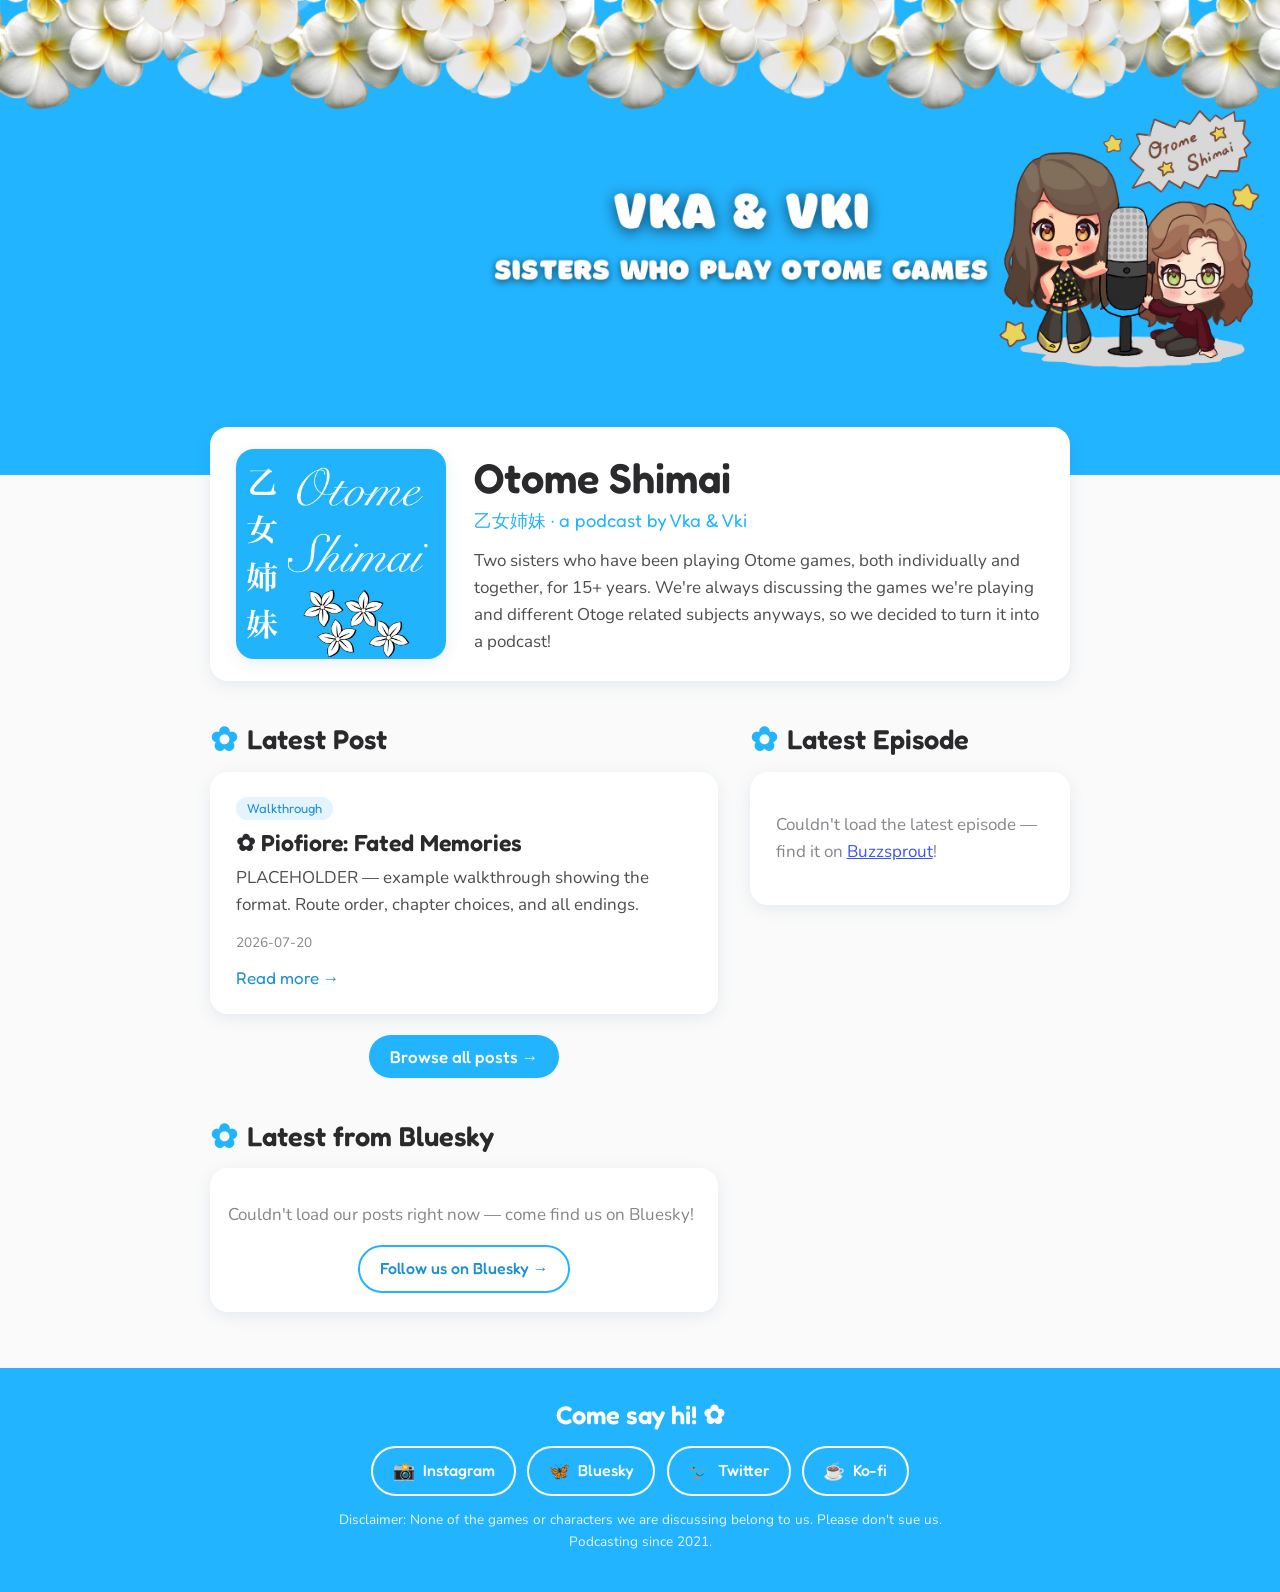
==== index.html @ f8deeb82 "Rebuild the home page episode player and social feed Replace the bare <audio> control with a branded" ====
<!DOCTYPE html>
<html lang="en">
<head>
<meta charset="utf-8">
<meta name="viewport" content="width=device-width, initial-scale=1">
<title>Otome Shimai — Sisters Who Play Otome Games</title>
<meta name="description" content="Otome Shimai is a podcast by two sisters, Vka &amp; Vki, who have been playing otome games together for 15+ years. Episodes, game walkthroughs, and more.">
<link rel="icon" href="assets/icons/favicon.png">
<link rel="apple-touch-icon" href="assets/icons/icon-180.png">
<link rel="manifest" href="manifest.webmanifest">
<meta name="theme-color" content="#23b4ff">
<link rel="preconnect" href="https://fonts.googleapis.com">
<link rel="preconnect" href="https://fonts.gstatic.com" crossorigin>
<link href="https://fonts.googleapis.com/css2?family=Fredoka:wght@400;500;600&family=Nunito:ital,wght@0,400;0,600;0,700;1,400&display=swap" rel="stylesheet">
<link rel="stylesheet" href="shared.css">
<style>
  /* hero: the Buzzsprout banner on its exact background blue, so it blends edge-to-edge.
     The blue padding-bottom matches the intro card's negative margin, so the card
     overlaps plain blue — never the artwork — at any viewport width. */
  :root { --overlap: 48px; }
  .hero {
    background: var(--sky);
    text-align: center;
    padding-bottom: var(--overlap);
  }
  .hero img.banner {
    display: block;
    width: 100%;
    max-width: 1500px;
    margin: 0 auto;
  }

  /* intro card overlapping the hero */
  .intro {
    display: flex;
    gap: 1.8rem;
    align-items: center;
    margin-top: calc(-1 * var(--overlap));
    position: relative;
  }
  .intro .cover {
    width: 210px;
    height: 210px;
    border-radius: var(--radius);
    box-shadow: var(--shadow);
    flex-shrink: 0;
  }
  .intro h1 {
    font-size: 2.6rem;
    margin: 0 0 0.2rem;
  }
  .intro .kanji {
    font-family: var(--font-display);
    color: var(--sky);
    font-size: 1.15rem;
    margin: 0 0 0.7rem;
  }
  .intro p.about { margin: 0; }

  @media (max-width: 640px) {
    :root { --overlap: 34px; }
    .intro { flex-direction: column; text-align: center; }
    .intro .cover { width: 170px; height: 170px; }
    .intro h1 { font-size: 2rem; }
  }

  /* two columns: posts + social stacked on the left, episode player on the right.
     The left column is one grid item so it packs to the top — if the sidebar spanned
     two rows instead, its extra height would be pushed into the left column as a gap. */
  .columns {
    display: grid;
    grid-template-columns: minmax(0, 1fr) 320px;
    align-items: start;
    column-gap: 2rem;
  }
  .main-col { min-width: 0; }
  #sidebar { position: sticky; top: 1rem; }
  @media (max-width: 860px) {
    .columns { grid-template-columns: minmax(0, 1fr); }
    #sidebar { position: static; }
  }

  /* featured latest post */
  .featured-post { display: block; text-decoration: none; color: inherit; transition: transform 0.15s; }
  .featured-post:hover { transform: translateY(-3px); }
  .featured-post .type {
    display: inline-block;
    padding: 0.05rem 0.7rem;
    border-radius: 999px;
    background: var(--sky-soft);
    color: var(--sky-text);
    font-family: var(--font-display);
    font-size: 0.82rem;
    margin-bottom: 0.6rem;
    text-transform: capitalize;
  }
  .featured-post h3 { margin: 0 0 0.4rem; font-size: 1.45rem; }
  .featured-post p { margin: 0 0 0.6rem; }
  .featured-post .meta { font-size: 0.85rem; color: var(--muted); }
  .featured-post .tag { display: block; margin-top: 0.6rem; font-family: var(--font-display); color: var(--sky-text); }
  .more { text-align: center; margin-top: 1.3rem; }

  /* latest-episode card: art + title, transport, notes, links, listen-on */
  .ep-head { display: flex; gap: 0.9rem; align-items: center; margin-bottom: 1rem; }
  .ep-head img {
    width: 76px;
    height: 76px;
    flex: none;
    border-radius: 12px;
    box-shadow: var(--shadow);
  }
  .ep-num { font-family: var(--font-display); color: var(--sky-text); font-size: 0.85rem; }
  .ep-head h3 { margin: 0.1rem 0 0.15rem; font-size: 1.05rem; }
  .ep-head h3 a { color: inherit; text-decoration: none; }
  .ep-head h3 a:hover { color: var(--deep); }
  .ep-meta { font-size: 0.85rem; color: var(--muted); }
  .ep-notes {
    font-size: 0.88rem;
    color: var(--muted);
    border-top: 1px solid #ececee;
    padding-top: 0.8rem;
    margin: 0.9rem 0 1rem;
  }
  #episode-box audio { display: none; }
  #episode-box .btn { display: block; text-align: center; margin-bottom: 0.5rem; }
  #episode-box .archive { display: flex; justify-content: center; }
  .also { border-top: 1px solid #ececee; margin-top: 1rem; padding-top: 0.9rem; }
  .also .lbl { font-size: 0.8rem; color: var(--muted); text-align: center; margin-bottom: 0.5rem; }
  .also .pill-row { justify-content: center; gap: 0.4rem; }
  .also .pill { padding: 0.25rem 0.75rem; font-size: 0.85rem; }

  /* social feed */
  .feed-card { padding: 1rem 1.1rem; }
  .feed-foot { text-align: center; margin: 0.9rem 0 0.2rem; }
  /* clamped, not display:none — a hidden box has no layout, and we need to
     measure the height of the iframe X puts inside it */
  #x-embed { height: 0; overflow: hidden; }
  #x-embed.ready { height: auto; overflow: visible; }

  /* socials in footer */
  .social-row {
    display: flex;
    flex-wrap: wrap;
    gap: 0.7rem;
    justify-content: center;
    margin-top: 1rem;
  }
  .social-row .pill {
    border-color: #fff;
    background: transparent;
    color: #fff;
  }
  .social-row .pill:hover { background: #fff; color: var(--sky-text); }
</style>
</head>
<body>

<header class="hero">
  <img class="banner" src="assets/header.png" alt="Vka &amp; Vki — Sisters Who Play Otome Games">
</header>

<main class="wrap">

  <section class="intro card">
    <img class="cover" src="assets/cover.jpg" alt="Otome Shimai podcast artwork">
    <div>
      <h1>Otome Shimai</h1>
      <p class="kanji">乙女姉妹 · a podcast by Vka &amp; Vki</p>
      <p class="about">Two sisters who have been playing Otome games, both individually and
        together, for 15+ years. We're always discussing the games we're playing and different
        Otoge related subjects anyways, so we decided to turn it into a podcast!</p>
    </div>
  </section>

  <div class="columns">

    <div class="main-col">

      <section id="latest-post">
        <h2 class="section-title">Latest Post</h2>
        <div id="featured-post" class="card"><p class="muted">Loading…</p></div>
        <p class="more"><a class="btn" href="blog/">Browse all posts →</a></p>
      </section>

      <section id="social">
        <h2 class="section-title" id="social-title">Latest from Bluesky</h2>
        <div class="card feed-card">
          <!-- X gets to try rendering here; the box stays collapsed until we can
               see that it actually worked, so nobody waits on a feed that won't come -->
          <div id="x-embed"></div>
          <div id="feed-box"><p class="muted">Loading…</p></div>
        </div>
      </section>

    </div>

    <aside id="sidebar">
      <section id="latest-episode">
        <h2 class="section-title">Latest Episode</h2>
        <div id="episode-box" class="card"><p class="muted">Loading…</p></div>
      </section>
    </aside>

  </div>

</main>

<footer class="site-footer">
  <h2 style="color:#fff; margin:0;">Come say hi! ✿</h2>
  <div class="social-row">
    <a class="pill" href="https://www.instagram.com/otomeshimai/" target="_blank" rel="noopener"><span class="emoji">📸</span>Instagram</a>
    <a class="pill" href="https://bsky.app/profile/otomeshimai.bsky.social" target="_blank" rel="noopener"><span class="emoji">🦋</span>Bluesky</a>
    <a class="pill" href="https://twitter.com/OtomeShimai" target="_blank" rel="noopener"><span class="emoji">🐦</span>Twitter</a>
    <a class="pill" href="https://ko-fi.com/OtomeShimai" target="_blank" rel="noopener"><span class="emoji">☕</span>Ko-fi</a>
  </div>
  <p class="disclaimer">Disclaimer: None of the games or characters we are discussing belong to us.
    Please don't sue us. Podcasting since 2021.</p>
</footer>

<script>
// feeds.buzzsprout.com 301s here; going direct saves the redirect hop
const FEED_URL = "https://rss.buzzsprout.com/1752627.rss";
const SHOW_URL = "https://otomeshimai.buzzsprout.com/";
const BSKY_HANDLE = "otomeshimai.bsky.social";
const X_HANDLE = "OtomeShimai";
const X_PROBE_MS = 4500; // how long to let X prove it can render before giving up

const PLAY_PATH = "M8 5v14l11-7z";
const PAUSE_PATH = "M7 5h3.5v14H7zm6.5 0H17v14h-3.5z";

function text(node, sel) {
  const el = node.querySelector(sel);
  return el ? el.textContent.trim() : "";
}

// namespaced tags need getElementsByTagName — this feed declares the itunes
// namespace as ...podcast-1.0.dtd, so namespace-aware lookups against the more
// common ...podcast-1.0/ URI come back empty
function itunes(item, name) {
  return item.getElementsByTagName("itunes:" + name)[0]?.textContent.trim() || "";
}

// space out the tags first, otherwise "</p><p>" glues the two words together
function stripHtml(html) {
  const div = document.createElement("div");
  div.innerHTML = String(html).replace(/</g, " <");
  return div.textContent.replace(/\s+/g, " ").trim();
}

function truncate(str, max) {
  if (str.length <= max) return str;
  const cut = str.slice(0, max);
  const space = cut.lastIndexOf(" ");
  return (space > max / 3 ? cut.slice(0, space) : cut).replace(/[\s.,;:—–-]+$/, "") + "…";
}

function fmtDate(str) {
  const d = new Date(str);
  return isNaN(d) ? "" : d.toLocaleDateString(undefined, { year: "numeric", month: "short", day: "numeric" });
}

function fmtDuration(str) {
  const secs = parseInt(str, 10);
  if (isNaN(secs)) return str;
  const h = Math.floor(secs / 3600), m = Math.floor((secs % 3600) / 60);
  return h ? `${h}h ${m}m` : `${m} min`;
}

function fmtTime(secs) {
  if (!isFinite(secs) || secs < 0) return "--:--";
  const s = Math.floor(secs % 60), m = Math.floor(secs / 60) % 60, h = Math.floor(secs / 3600);
  const mm = h ? String(m).padStart(2, "0") : String(m);
  return (h ? h + ":" : "") + mm + ":" + String(s).padStart(2, "0");
}

function relTime(iso) {
  const then = new Date(iso);
  if (isNaN(then)) return "";
  const secs = Math.max(0, (Date.now() - then) / 1000);
  if (secs < 3600) return Math.max(1, Math.floor(secs / 60)) + "m";
  if (secs < 86400) return Math.floor(secs / 3600) + "h";
  if (secs < 604800) return Math.floor(secs / 86400) + "d";
  return then.toLocaleDateString(undefined, { month: "short", day: "numeric" });
}

// wire the custom transport up to the (hidden) audio element
function setupPlayer(box, totalSeconds) {
  const audio = box.querySelector("audio");
  const btn = box.querySelector(".play");
  const icon = btn.querySelector("path");
  const track = box.querySelector(".scrub");
  const fill = track.querySelector("div");
  const elapsed = box.querySelector(".t-elapsed");
  const total = box.querySelector(".t-total");
  let pendingSeek = null;

  const duration = () => (isFinite(audio.duration) && audio.duration > 0 ? audio.duration : totalSeconds);

  function paint() {
    const d = duration();
    const pct = d ? Math.min(100, (audio.currentTime / d) * 100) : 0;
    fill.style.width = pct + "%";
    elapsed.textContent = fmtTime(audio.currentTime);
    track.setAttribute("aria-valuenow", Math.round(pct));
    track.setAttribute("aria-valuetext", fmtTime(audio.currentTime) + " of " + fmtTime(d));
  }

  function seekTo(fraction) {
    const clamped = Math.min(1, Math.max(0, fraction));
    // with preload="none" the metadata isn't there yet, so remember the target
    if (isFinite(audio.duration) && audio.duration > 0) {
      audio.currentTime = clamped * audio.duration;
    } else {
      pendingSeek = clamped;
      audio.load();
    }
  }

  btn.addEventListener("click", () => {
    if (audio.paused) audio.play().catch(() => {}); else audio.pause();
  });
  audio.addEventListener("play", () => {
    btn.dataset.state = "playing";
    btn.setAttribute("aria-label", "Pause episode");
    icon.setAttribute("d", PAUSE_PATH);
  });
  audio.addEventListener("pause", () => {
    btn.dataset.state = "paused";
    btn.setAttribute("aria-label", "Play episode");
    icon.setAttribute("d", PLAY_PATH);
  });
  audio.addEventListener("timeupdate", paint);
  audio.addEventListener("loadedmetadata", () => {
    total.textContent = fmtTime(audio.duration);
    if (pendingSeek !== null) {
      audio.currentTime = pendingSeek * audio.duration;
      pendingSeek = null;
    }
    paint();
  });

  track.addEventListener("click", (ev) => {
    const rect = track.getBoundingClientRect();
    seekTo((ev.clientX - rect.left) / rect.width);
  });
  track.addEventListener("keydown", (ev) => {
    const d = duration();
    if (!d) return;
    if (ev.key === "ArrowRight") seekTo((audio.currentTime + 15) / d);
    else if (ev.key === "ArrowLeft") seekTo((audio.currentTime - 15) / d);
    else return;
    ev.preventDefault();
  });

  total.textContent = fmtTime(totalSeconds);
  paint();
}

async function loadLatestEpisode() {
  const box = document.getElementById("episode-box");
  try {
    const res = await fetch(FEED_URL);
    if (!res.ok) throw new Error("HTTP " + res.status);
    const xml = new DOMParser().parseFromString(await res.text(), "text/xml");
    const item = xml.querySelector("item");
    if (!item) throw new Error("no items");

    // titles already read "Episode 47: ..." so drop the prefix — the number
    // is shown separately above the title
    const number = itunes(item, "episode");
    const title = text(item, "title").replace(/^\s*Episode\s+\d+\s*[:\-–—]\s*/i, "");
    const date = fmtDate(text(item, "pubDate"));
    const seconds = parseInt(itunes(item, "duration"), 10) || 0;
    const duration = fmtDuration(itunes(item, "duration"));
    const audio = item.querySelector("enclosure")?.getAttribute("url") || "";
    // buzzsprout injects a "Send us Fan Mail" link at the head of every description
    const notes = truncate(
      stripHtml(text(item, "description")).replace(/^\s*Send us (?:Fan Mail|a text)\s*/i, ""),
      180
    );
    // the feed has no <link> element — build the episode page URL from the
    // enclosure's slug (or the numeric guid as fallback)
    const slug = (audio.match(/\/episodes\/([^/?#]+?)\.mp3/) || [])[1]
      || (text(item, "guid").match(/\d+/) || [])[0];
    const link = slug
      ? "https://otomeshimai.buzzsprout.com/1752627/episodes/" + slug
      : SHOW_URL;

    box.innerHTML = `
      <div class="ep-head">
        <img src="assets/cover.jpg" alt="">
        <div>
          <div class="ep-num"></div>
          <h3><a href="${link}" target="_blank" rel="noopener"></a></h3>
          <div class="ep-meta"><span class="ep-date"></span> · <span class="ep-dur"></span></div>
        </div>
      </div>

      <div class="transport">
        <button class="play" type="button" data-state="paused" aria-label="Play episode">
          <svg viewBox="0 0 24 24" aria-hidden="true"><path d="${PLAY_PATH}"/></svg>
        </button>
        <div style="flex:1">
          <div class="scrub" role="slider" tabindex="0" aria-label="Seek within episode"
               aria-valuemin="0" aria-valuemax="100" aria-valuenow="0"><div></div></div>
          <div class="times"><span class="t-elapsed">0:00</span><span class="t-total">--:--</span></div>
        </div>
      </div>

      <audio preload="none" src="${audio}"></audio>
      <p class="ep-notes"></p>

      <a class="btn" href="${link}" target="_blank" rel="noopener">Episode page →</a>
      <a class="pill archive" href="${SHOW_URL}" target="_blank" rel="noopener">All episodes on Buzzsprout</a>

      <div class="also">
        <div class="lbl">Also listen on</div>
        <div class="pill-row">
          <a class="pill" href="https://open.spotify.com/show/3LKLykojEvepBNo7Zlyr3P" target="_blank" rel="noopener">Spotify</a>
          <a class="pill" href="https://podcasts.apple.com/podcast/id1562576543" target="_blank" rel="noopener">Apple</a>
          <a class="pill" href="https://www.youtube.com/channel/UCNLa1lq5IwqyrKC8jRm7GIQ" target="_blank" rel="noopener">YouTube</a>
          <a class="pill" href="https://music.amazon.com/podcasts/946c6a86-d8b7-477e-99b6-6a9c7ac78339" target="_blank" rel="noopener">Amazon</a>
          <a class="pill" href="${FEED_URL}" target="_blank" rel="noopener">RSS</a>
        </div>
      </div>`;

    // feed-supplied strings go in as text, never markup
    const numBox = box.querySelector(".ep-num");
    if (number) numBox.textContent = "Episode " + number; else numBox.remove();
    box.querySelector("h3 a").textContent = title;
    box.querySelector(".ep-date").textContent = date;
    box.querySelector(".ep-dur").textContent = duration;
    if (notes) box.querySelector(".ep-notes").textContent = notes;
    else box.querySelector(".ep-notes").remove();

    setupPlayer(box, seconds);
  } catch (err) {
    box.innerHTML = `<p class="muted">Couldn't load the latest episode — find it on
      <a href="${SHOW_URL}" target="_blank" rel="noopener">Buzzsprout</a>!</p>`;
  }
}

async function loadFeaturedPost() {
  const box = document.getElementById("featured-post");
  try {
    const posts = await (await fetch("blog/posts.json")).json();
    posts.sort((a, b) => (b.date || "").localeCompare(a.date || ""));
    const p = posts[0];
    if (!p) throw new Error("no posts");
    const a = document.createElement("a");
    a.className = "featured-post";
    a.href = `blog/view.html?post=${encodeURIComponent(p.slug)}`;
    a.innerHTML = `<span class="type"></span><h3></h3><p></p><span class="meta"></span><span class="tag">Read more →</span>`;
    a.querySelector(".type").textContent = p.type || "post";
    a.querySelector("h3").textContent = "✿ " + p.title;
    a.querySelector("p").textContent = p.summary;
    a.querySelector(".meta").textContent = p.date || "";
    box.innerHTML = "";
    box.appendChild(a);
  } catch (err) {
    box.innerHTML = `<p class="muted">No posts yet — check the <a href="blog/">blog</a> soon!</p>`;
  }
}

async function loadBlueskyFeed() {
  const box = document.getElementById("feed-box");
  const profile = "https://bsky.app/profile/" + BSKY_HANDLE;
  const follow = `<p class="feed-foot"><a class="pill" href="${profile}" target="_blank" rel="noopener">Follow us on Bluesky →</a></p>`;
  try {
    const url = "https://public.api.bsky.app/xrpc/app.bsky.feed.getAuthorFeed"
      + `?actor=${encodeURIComponent(BSKY_HANDLE)}&limit=20&filter=posts_no_replies`;
    const res = await fetch(url);
    if (!res.ok) throw new Error("HTTP " + res.status);
    const data = await res.json();

    // the author feed mixes in reposts of other accounts — reason is set on those
    const posts = (data.feed || [])
      .filter((entry) => !entry.reason && entry.post?.author?.handle === BSKY_HANDLE)
      .slice(0, 5);
    if (!posts.length) throw new Error("no posts");

    box.innerHTML = "";
    for (const entry of posts) {
      const post = entry.post;
      const rkey = post.uri.split("/").pop();
      const row = document.createElement("div");
      row.className = "feed-post";
      row.innerHTML = `
        <img class="avatar" src="${post.author.avatar || "assets/cover.jpg"}" alt="" loading="lazy">
        <div>
          <div class="head"><b></b> <span class="who"></span></div>
          <a class="body" href="https://bsky.app/profile/${encodeURIComponent(post.author.handle)}/post/${encodeURIComponent(rkey)}" target="_blank" rel="noopener"></a>
        </div>`;
      row.querySelector("b").textContent = post.author.displayName || post.author.handle;
      row.querySelector(".who").textContent = "@" + post.author.handle + " · " + relTime(post.record?.createdAt);
      row.querySelector(".body").textContent = post.record?.text || "";
      box.appendChild(row);
    }
    box.insertAdjacentHTML("beforeend", follow);
  } catch (err) {
    box.innerHTML = `<p class="muted">Couldn't load our posts right now — come find us on Bluesky!</p>` + follow;
  }
}

// A page cannot ask whether a visitor is signed in to X — that's cross-origin and
// there is no API for it. What it can do is let X try to render its timeline and
// watch what happens. When X declines (logged-out visitors, or blocked third-party
// cookies) it still injects an iframe but collapses it to 0px, and the promise
// createTimeline() returns never settles either way — so neither can be relied on.
// Polling the iframe's height, with a deadline, is the only signal that works.
function probeXTimeline(host) {
  return new Promise((resolve) => {
    let settled = false, poll, deadline;
    const finish = (rendered) => {
      if (settled) return;
      settled = true;
      clearInterval(poll);
      clearTimeout(deadline);
      resolve(rendered);
    };

    const script = document.createElement("script");
    script.async = true;
    script.src = "https://platform.twitter.com/widgets.js";
    script.onerror = () => finish(false); // blocked by an extension, most likely
    script.onload = () => {
      if (!window.twttr || !window.twttr.ready) return finish(false);
      window.twttr.ready(() => {
        window.twttr.widgets.createTimeline(
          { sourceType: "profile", screenName: X_HANDLE },
          host,
          { height: 500, dnt: true }
        );
      });
    };
    document.head.appendChild(script);

    poll = setInterval(() => {
      const frame = host.querySelector("iframe");
      if (frame && frame.getBoundingClientRect().height > 100) finish(true);
    }, 250);
    deadline = setTimeout(() => finish(false), X_PROBE_MS);
  });
}

// Bluesky is rendered first and stays unless X proves it can do better, so the
// section always has something in it and nobody stares at a spinner.
async function preferXFeed() {
  const host = document.getElementById("x-embed");
  if (!(await probeXTimeline(host))) {
    host.remove();
    return;
  }
  host.classList.add("ready");
  host.insertAdjacentHTML("beforeend",
    `<p class="feed-foot"><a class="pill" href="https://twitter.com/${X_HANDLE}" target="_blank" rel="noopener">Follow us on X →</a></p>`);
  document.getElementById("feed-box").remove();
  document.getElementById("social-title").textContent = "Latest from X";
}

loadLatestEpisode();
loadFeaturedPost();
loadBlueskyFeed();
preferXFeed();

if ("serviceWorker" in navigator && location.protocol === "https:") {
  navigator.serviceWorker.register("sw.js");
}
</script>
</body>
</html>
---- shared.css ----
/* Otome Shimai — shared theme
   Colors sampled from the Buzzsprout page + artwork:
   sky #23B4FF (banner/cover bg), deep #3D57EE, page #FAFAFA */

:root {
  --sky: #23b4ff;
  --sky-soft: #e3f4ff;
  --sky-text: #1b8fd0; /* sky darkened enough to read as text on white */
  --deep: #3d57ee;
  --bg: #fafafa;
  --card: #ffffff;
  --text: #4d4d4f;
  --muted: #85868a;
  --gold: #ffd45e;
  --radius: 18px;
  --shadow: 0 4px 16px rgba(35, 100, 160, 0.10);
  --font-display: "Fredoka", "Nunito", sans-serif;
  --font-body: "Nunito", sans-serif;
}

* { box-sizing: border-box; }

html { scroll-behavior: smooth; }

body {
  margin: 0;
  background: var(--bg);
  color: var(--text);
  font-family: var(--font-body);
  font-size: 17px;
  line-height: 1.6;
}

h1, h2, h3, h4 {
  font-family: var(--font-display);
  font-weight: 600;
  color: #2a2a2c;
  line-height: 1.2;
}

a { color: var(--deep); }

.wrap {
  max-width: 900px;
  margin: 0 auto;
  padding: 0 20px;
}

/* section headings with a little plumeria bullet */
.section-title {
  font-size: 1.7rem;
  margin: 2.6rem 0 1rem;
  display: flex;
  align-items: center;
  gap: 0.55rem;
}
.section-title::before {
  content: "✿";
  color: var(--sky);
  font-size: 1.2em;
  line-height: 1;
}

.card {
  background: var(--card);
  border-radius: var(--radius);
  box-shadow: var(--shadow);
  padding: 1.4rem 1.6rem;
}

/* pill buttons (listen / social links) */
.pill {
  display: inline-flex;
  align-items: center;
  gap: 0.5rem;
  padding: 0.55rem 1.2rem;
  border-radius: 999px;
  background: var(--card);
  border: 2px solid var(--sky);
  color: var(--sky-text);
  font-family: var(--font-display);
  font-weight: 500;
  font-size: 1rem;
  text-decoration: none;
  transition: background 0.15s, color 0.15s, transform 0.15s;
}
.pill:hover {
  background: var(--sky);
  color: #fff;
  transform: translateY(-2px);
}
.pill .emoji { font-size: 1.1em; }

.pill-row {
  display: flex;
  flex-wrap: wrap;
  gap: 0.7rem;
}

.btn {
  display: inline-block;
  padding: 0.5rem 1.3rem;
  border-radius: 999px;
  background: var(--sky);
  color: #fff;
  font-family: var(--font-display);
  font-weight: 500;
  text-decoration: none;
  transition: background 0.15s, transform 0.15s;
}
.btn:hover { background: var(--deep); transform: translateY(-2px); }

.muted { color: var(--muted); }

/* simple site footer */
.site-footer {
  margin-top: 3.5rem;
  padding: 2rem 20px 2.5rem;
  background: var(--sky);
  color: #fff;
  text-align: center;
}
.site-footer a { color: #fff; }
.site-footer .disclaimer {
  font-size: 0.85rem;
  opacity: 0.9;
  max-width: 620px;
  margin: 0.8rem auto 0;
}

/* audio transport: circular play button + seekable progress track */
.transport {
  display: flex;
  align-items: center;
  gap: 0.8rem;
}
.transport .play {
  width: 46px;
  height: 46px;
  flex: none;
  border: 0;
  padding: 0;
  border-radius: 50%;
  background: var(--sky);
  cursor: pointer;
  display: flex;
  align-items: center;
  justify-content: center;
  transition: background 0.15s, transform 0.15s;
}
.transport .play:hover { background: var(--deep); transform: scale(1.05); }
.transport .play svg { width: 18px; height: 18px; fill: #fff; }
/* the play glyph is optically left-heavy; the pause glyph is not */
.transport .play[data-state="paused"] svg { margin-left: 3px; }

.scrub {
  height: 6px;
  border-radius: 3px;
  background: var(--sky-soft);
  cursor: pointer;
  overflow: hidden;
}
.scrub > div {
  height: 100%;
  width: 0;
  border-radius: 3px;
  background: var(--sky);
}
.times {
  display: flex;
  justify-content: space-between;
  font-size: 0.78rem;
  color: var(--muted);
  margin-top: 0.3rem;
}

/* a post in a social feed (avatar + name + body) */
.feed-post {
  display: flex;
  gap: 0.75rem;
  padding: 0.85rem 0;
  border-bottom: 1px solid #eeeef0;
}
.feed-post:first-of-type { padding-top: 0.2rem; }
.feed-post:last-of-type { border-bottom: 0; }
.feed-post img.avatar {
  width: 42px;
  height: 42px;
  border-radius: 50%;
  flex: none;
  background: var(--sky-soft);
}
.feed-post .head { font-size: 0.9rem; margin-bottom: 0.15rem; }
.feed-post .head b {
  font-family: var(--font-display);
  font-weight: 600;
  color: #2a2a2c;
}
.feed-post .head .who { color: var(--muted); }
.feed-post .body { font-size: 0.95rem; white-space: pre-wrap; }
.feed-post a.body { color: inherit; text-decoration: none; display: block; }
.feed-post a.body:hover { color: var(--deep); }

/* small top nav used on walkthrough pages */
.mini-nav {
  background: var(--sky);
  padding: 0.7rem 20px;
}
.mini-nav .inner {
  max-width: 900px;
  margin: 0 auto;
  display: flex;
  align-items: center;
  gap: 0.9rem;
}
.mini-nav img {
  width: 42px;
  height: 42px;
  border-radius: 10px;
  display: block;
}
.mini-nav a.home {
  color: #fff;
  font-family: var(--font-display);
  font-weight: 600;
  font-size: 1.15rem;
  text-decoration: none;
}
.mini-nav .crumb { color: rgba(255, 255, 255, 0.85); font-size: 0.95rem; }
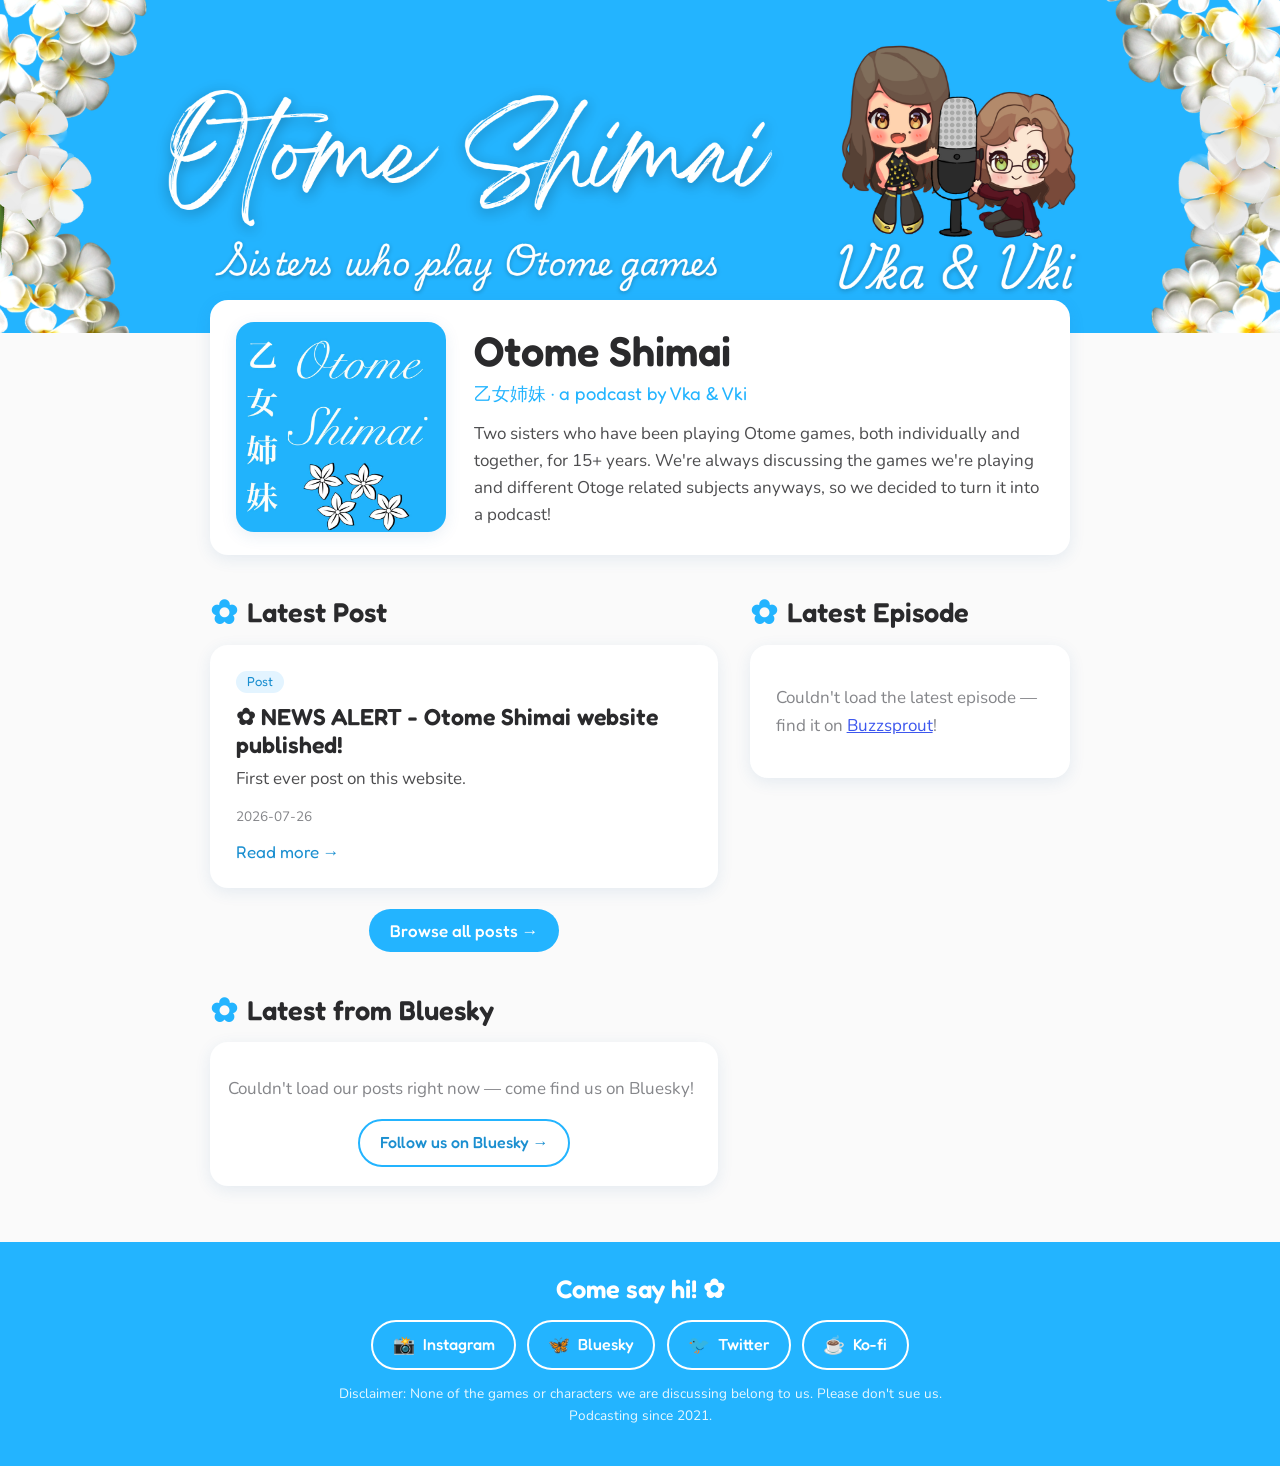
==== commit 66d87b79: "Cut the intro card into the banner instead of a blue strip below it New banner art (1920x500, flat #" ====
--- a/index.html
+++ b/index.html
@@ -14,14 +14,29 @@
 <link href="https://fonts.googleapis.com/css2?family=Fredoka:wght@400;500;600&family=Nunito:ital,wght@0,400;0,600;0,700;1,400&display=swap" rel="stylesheet">
 <link rel="stylesheet" href="shared.css">
 <style>
-  /* hero: the Buzzsprout banner on its exact background blue, so it blends edge-to-edge.
-     The blue padding-bottom matches the intro card's negative margin, so the card
-     overlaps plain blue — never the artwork — at any viewport width. */
-  :root { --overlap: 48px; }
+  /* hero: the banner on its exact background blue (#23b4ff = --sky), so it blends
+     edge-to-edge and the gutters beside the 1500px-capped image are invisible.
+     There is no blue strip under it — the intro card cuts into the artwork itself,
+     by the same 10% of the banner's height at every width.
+
+     Keeping that constant takes some care, because the flowers run right down to the
+     banner's bottom corners: only the middle of its bottom edge is clear of them —
+     native x 193–1727, i.e. 79.9% of 1920. So the intro card is capped at 77% of the
+     banner's width and centred, which keeps its top corners ~28px (native) clear of
+     the flowers at any viewport, instead of the card having to drop away from the art.
+     Above ~1117px the .wrap's own 860px is already inside that cap and nothing is
+     inset; below it the card is narrower than the cards beneath it (289px vs 335px at
+     375px wide).
+
+     If the banner art changes, retune 3.84 (its aspect), 0.77 (the clear fraction of
+     its bottom edge, with margin) and 0.1 (its clear bottom band, measured 12.6%). */
+  :root {
+    --banner-w: min(100vw, 1500px);
+    --overlap: calc(var(--banner-w) / 3.84 * 0.1);
+  }
   .hero {
     background: var(--sky);
     text-align: center;
-    padding-bottom: var(--overlap);
   }
   .hero img.banner {
     display: block;
@@ -30,12 +45,14 @@
     margin: 0 auto;
   }
 
-  /* intro card overlapping the hero */
+  /* intro card cut into the bottom of the banner, held inside the clear middle of the
+     banner's bottom edge so its top corners never land on the flowers */
   .intro {
     display: flex;
     gap: 1.8rem;
     align-items: center;
-    margin-top: calc(-1 * var(--overlap));
+    max-width: calc(var(--banner-w) * 0.77);
+    margin: calc(-1 * var(--overlap)) auto 0;
     position: relative;
   }
   .intro .cover {
@@ -58,7 +75,7 @@
   .intro p.about { margin: 0; }
 
   @media (max-width: 640px) {
-    :root { --overlap: 34px; }
+    /* --overlap needs no override: it already tracks the image height */
     .intro { flex-direction: column; text-align: center; }
     .intro .cover { width: 170px; height: 170px; }
     .intro h1 { font-size: 2rem; }
@@ -73,10 +90,15 @@
     align-items: start;
     column-gap: 2rem;
   }
-  .main-col { min-width: 0; }
-  #sidebar { position: sticky; top: 1rem; }
+  /* placed explicitly rather than left to source order: the episode is first in
+     the markup (so it leads in one column) but belongs on the right when there
+     are two */
+  .main-col { min-width: 0; grid-area: 1 / 1; }
+  #sidebar { grid-area: 1 / 2; position: sticky; top: 1rem; }
   @media (max-width: 860px) {
     .columns { grid-template-columns: minmax(0, 1fr); }
+    /* back to source order: episode, then post, then social */
+    .main-col, #sidebar { grid-area: auto; }
     #sidebar { position: static; }
   }
 
@@ -132,8 +154,8 @@
   /* social feed */
   .feed-card { padding: 1rem 1.1rem; }
   .feed-foot { text-align: center; margin: 0.9rem 0 0.2rem; }
-  /* clamped, not display:none — a hidden box has no layout, and we need to
-     measure the height of the iframe X puts inside it */
+  /* clamped, not display:none — the probe iframe must keep layout so the
+     timeline document inside it can lay itself out and report a real height */
   #x-embed { height: 0; overflow: hidden; }
   #x-embed.ready { height: auto; overflow: visible; }
 
@@ -174,6 +196,15 @@
 
   <div class="columns">
 
+    <!-- the episode comes first in the source so it leads on a phone; on a wide
+         screen it is placed into the right-hand column instead -->
+    <aside id="sidebar">
+      <section id="latest-episode">
+        <h2 class="section-title">Latest Episode</h2>
+        <div id="episode-box" class="card"><p class="muted">Loading…</p></div>
+      </section>
+    </aside>
+
     <div class="main-col">
 
       <section id="latest-post">
@@ -193,13 +224,6 @@
       </section>
 
     </div>
-
-    <aside id="sidebar">
-      <section id="latest-episode">
-        <h2 class="section-title">Latest Episode</h2>
-        <div id="episode-box" class="card"><p class="muted">Loading…</p></div>
-      </section>
-    </aside>
 
   </div>
 
@@ -223,7 +247,19 @@
 const SHOW_URL = "https://otomeshimai.buzzsprout.com/";
 const BSKY_HANDLE = "otomeshimai.bsky.social";
 const X_HANDLE = "OtomeShimai";
-const X_PROBE_MS = 4500; // how long to let X prove it can render before giving up
+// X login cookies live on .x.com since the domain move, but old sessions on
+// .twitter.com are still honored — so the timeline document is requested from
+// each in turn, and the first host that answers with real posts wins.
+const X_EMBED_HOSTS = ["https://syndication.x.com", "https://syndication.twitter.com"];
+const X_EMBED_MAX_H = 650;    // maxHeight the timeline document is asked to fill
+const X_EMBED_MIN_REAL = 520; // reported heights below this are the ~400px refusal card
+const X_ATTEMPT_MS = 8000;    // per-host budget for the document to boot and report.
+// Generous, and invisible either way: Bluesky is already on screen and the X
+// box only appears on success.
+// Open the page with ?xdebug to watch the probe work: the X box is left
+// visible, the deadline is stretched, and every message the timeline document
+// sends is logged to the console.
+const X_DEBUG = new URLSearchParams(location.search).has("xdebug");
 
 const PLAY_PATH = "M8 5v14l11-7z";
 const PAUSE_PATH = "M7 5h3.5v14H7zm6.5 0H17v14h-3.5z";
@@ -503,43 +539,53 @@
 }
 
 // A page cannot ask whether a visitor is signed in to X — that's cross-origin and
-// there is no API for it. What it can do is let X try to render its timeline and
-// watch what happens. When X declines (logged-out visitors, or blocked third-party
-// cookies) it still injects an iframe but collapses it to 0px, and the promise
-// createTimeline() returns never settles either way — so neither can be relied on.
-// Polling the iframe's height, with a deadline, is the only signal that works.
-function probeXTimeline(host) {
+// there is no API for it. What it can do is load X's own timeline document (the
+// same one widgets.js puts in its iframe) and let the server answer: the document
+// is rendered server-side from whatever X cookies arrive with the request, so
+// signed-in visitors get their posts and everyone else gets the empty
+// "Nothing to see here" card. widgets.js itself is skipped on purpose — it is
+// hardwired to syndication.twitter.com, and since X moved logins to x.com most
+// signed-in visitors only carry .x.com cookies, which never reach a twitter.com
+// host. Loading the document straight from syndication.x.com sends the cookies
+// that actually exist. (syndication.twitter.com is tried second for anyone
+// still holding an old twitter.com session.)
+//
+// The document tells us how it went: it speaks JSON-RPC to its parent window
+// (initialized → results → rendered → resize), and the height in the resize
+// message classifies the outcome. The empty refusal card measures ~400px at
+// the probe width, while a timeline with actual posts fills its maxHeight cap
+// (X_EMBED_MAX_H) — so a report at or above X_EMBED_MIN_REAL means real posts.
+function probeXTimeline(host, embedHost, embedId) {
   return new Promise((resolve) => {
-    let settled = false, poll, deadline;
-    const finish = (rendered) => {
-      if (settled) return;
-      settled = true;
-      clearInterval(poll);
+    const frame = document.createElement("iframe");
+    frame.title = "X timeline";
+    // fixed probe width so the empty card's measured height is predictable;
+    // switched to the column width only after the probe succeeds
+    frame.style.cssText = "display:block;width:520px;height:0;border:0;";
+    frame.src = embedHost + "/srv/timeline-profile/screen-name/" + encodeURIComponent(X_HANDLE)
+      + "?embedId=" + embedId
+      + "&lang=en&maxHeight=" + X_EMBED_MAX_H + "px&showHeader=true&hideBorder=true"
+      + "&origin=" + encodeURIComponent(location.origin);
+
+    let deadline;
+    const done = (ok) => {
       clearTimeout(deadline);
-      resolve(rendered);
+      removeEventListener("message", onMsg);
+      if (!ok) frame.remove();
+      resolve(ok ? frame : null);
     };
-
-    const script = document.createElement("script");
-    script.async = true;
-    script.src = "https://platform.twitter.com/widgets.js";
-    script.onerror = () => finish(false); // blocked by an extension, most likely
-    script.onload = () => {
-      if (!window.twttr || !window.twttr.ready) return finish(false);
-      window.twttr.ready(() => {
-        window.twttr.widgets.createTimeline(
-          { sourceType: "profile", screenName: X_HANDLE },
-          host,
-          { height: 500, dnt: true }
-        );
-      });
+    const onMsg = (e) => {
+      if (e.origin !== embedHost || e.source !== frame.contentWindow) return;
+      const rpc = e.data && e.data["twttr.embed"];
+      if (!rpc || rpc.id !== embedId) return;
+      if (X_DEBUG) console.log("[x-probe]", embedHost, rpc.method, JSON.stringify(rpc.params?.[0]).slice(0, 120));
+      if (rpc.method !== "twttr.private.resize") return;
+      done((rpc.params?.[0]?.height || 0) >= X_EMBED_MIN_REAL);
     };
-    document.head.appendChild(script);
-
-    poll = setInterval(() => {
-      const frame = host.querySelector("iframe");
-      if (frame && frame.getBoundingClientRect().height > 100) finish(true);
-    }, 250);
-    deadline = setTimeout(() => finish(false), X_PROBE_MS);
+
+    addEventListener("message", onMsg);
+    host.appendChild(frame);
+    deadline = setTimeout(() => done(false), X_DEBUG ? 60000 : X_ATTEMPT_MS);
   });
 }
 
@@ -547,15 +593,28 @@
 // section always has something in it and nobody stares at a spinner.
 async function preferXFeed() {
   const host = document.getElementById("x-embed");
-  if (!(await probeXTimeline(host))) {
-    host.remove();
+  if (X_DEBUG) host.style.height = "auto";
+  for (const [i, embedHost] of X_EMBED_HOSTS.entries()) {
+    const frame = await probeXTimeline(host, embedHost, "x-probe-" + i);
+    if (!frame) continue;
+    frame.style.width = "100%";
+    frame.style.height = X_EMBED_MAX_H + "px";
+    // the document re-reports its height when the width changes; track it
+    addEventListener("message", (e) => {
+      if (e.origin !== embedHost || e.source !== frame.contentWindow) return;
+      const rpc = e.data && e.data["twttr.embed"];
+      if (rpc && rpc.method === "twttr.private.resize" && rpc.params?.[0]?.height)
+        frame.style.height = rpc.params[0].height + "px";
+    });
+    host.classList.add("ready");
+    host.insertAdjacentHTML("beforeend",
+      `<p class="feed-foot"><a class="pill" href="https://twitter.com/${X_HANDLE}" target="_blank" rel="noopener">Follow us on X →</a></p>`);
+    document.getElementById("feed-box").remove();
+    document.getElementById("social-title").textContent = "Latest from X";
     return;
   }
-  host.classList.add("ready");
-  host.insertAdjacentHTML("beforeend",
-    `<p class="feed-foot"><a class="pill" href="https://twitter.com/${X_HANDLE}" target="_blank" rel="noopener">Follow us on X →</a></p>`);
-  document.getElementById("feed-box").remove();
-  document.getElementById("social-title").textContent = "Latest from X";
+  if (X_DEBUG) { console.log("[x-probe] gave up — keeping Bluesky"); return; }
+  host.remove();
 }
 
 loadLatestEpisode();
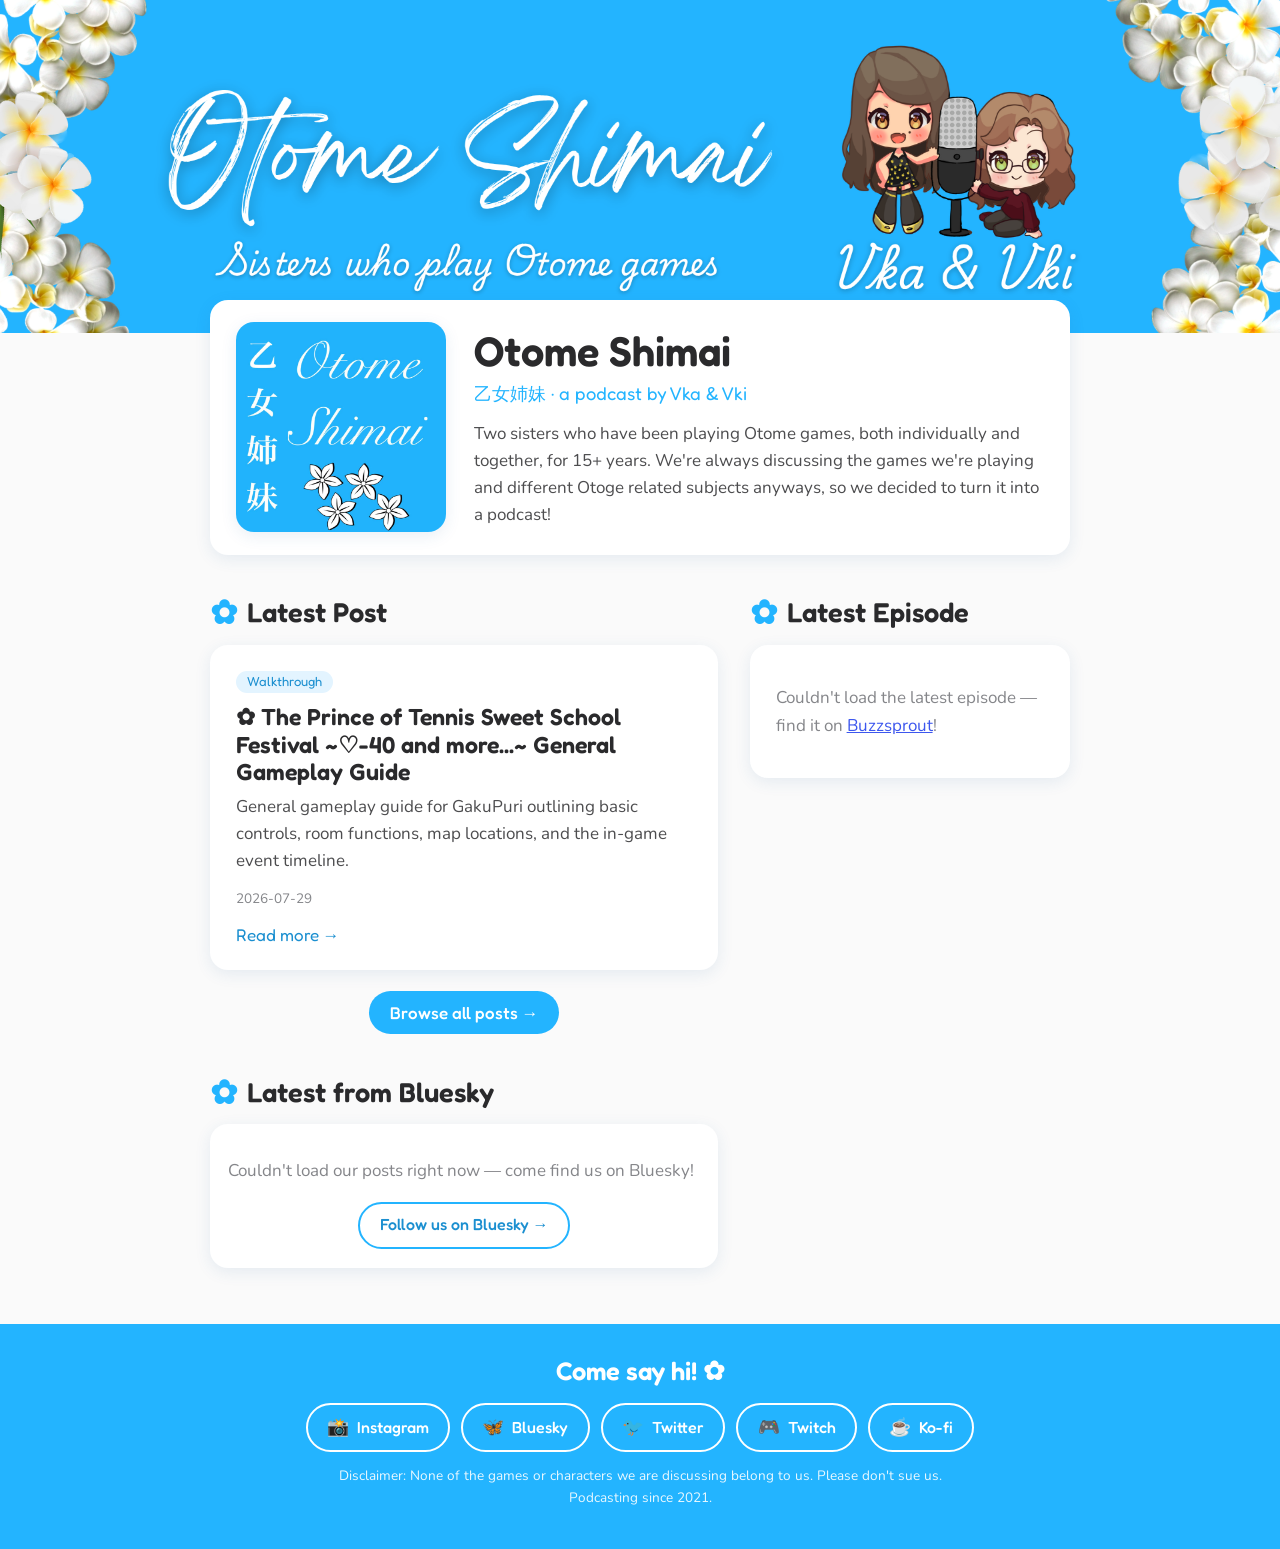
==== commit 563ab24b: "Add Twitch link to the footer socials The Twitch channel (twitch.tv/otomeshimai) was the one social " ====
--- a/index.html
+++ b/index.html
@@ -235,6 +235,7 @@
     <a class="pill" href="https://www.instagram.com/otomeshimai/" target="_blank" rel="noopener"><span class="emoji">📸</span>Instagram</a>
     <a class="pill" href="https://bsky.app/profile/otomeshimai.bsky.social" target="_blank" rel="noopener"><span class="emoji">🦋</span>Bluesky</a>
     <a class="pill" href="https://twitter.com/OtomeShimai" target="_blank" rel="noopener"><span class="emoji">🐦</span>Twitter</a>
+    <a class="pill" href="https://www.twitch.tv/otomeshimai" target="_blank" rel="noopener"><span class="emoji">🎮</span>Twitch</a>
     <a class="pill" href="https://ko-fi.com/OtomeShimai" target="_blank" rel="noopener"><span class="emoji">☕</span>Ko-fi</a>
   </div>
   <p class="disclaimer">Disclaimer: None of the games or characters we are discussing belong to us.
